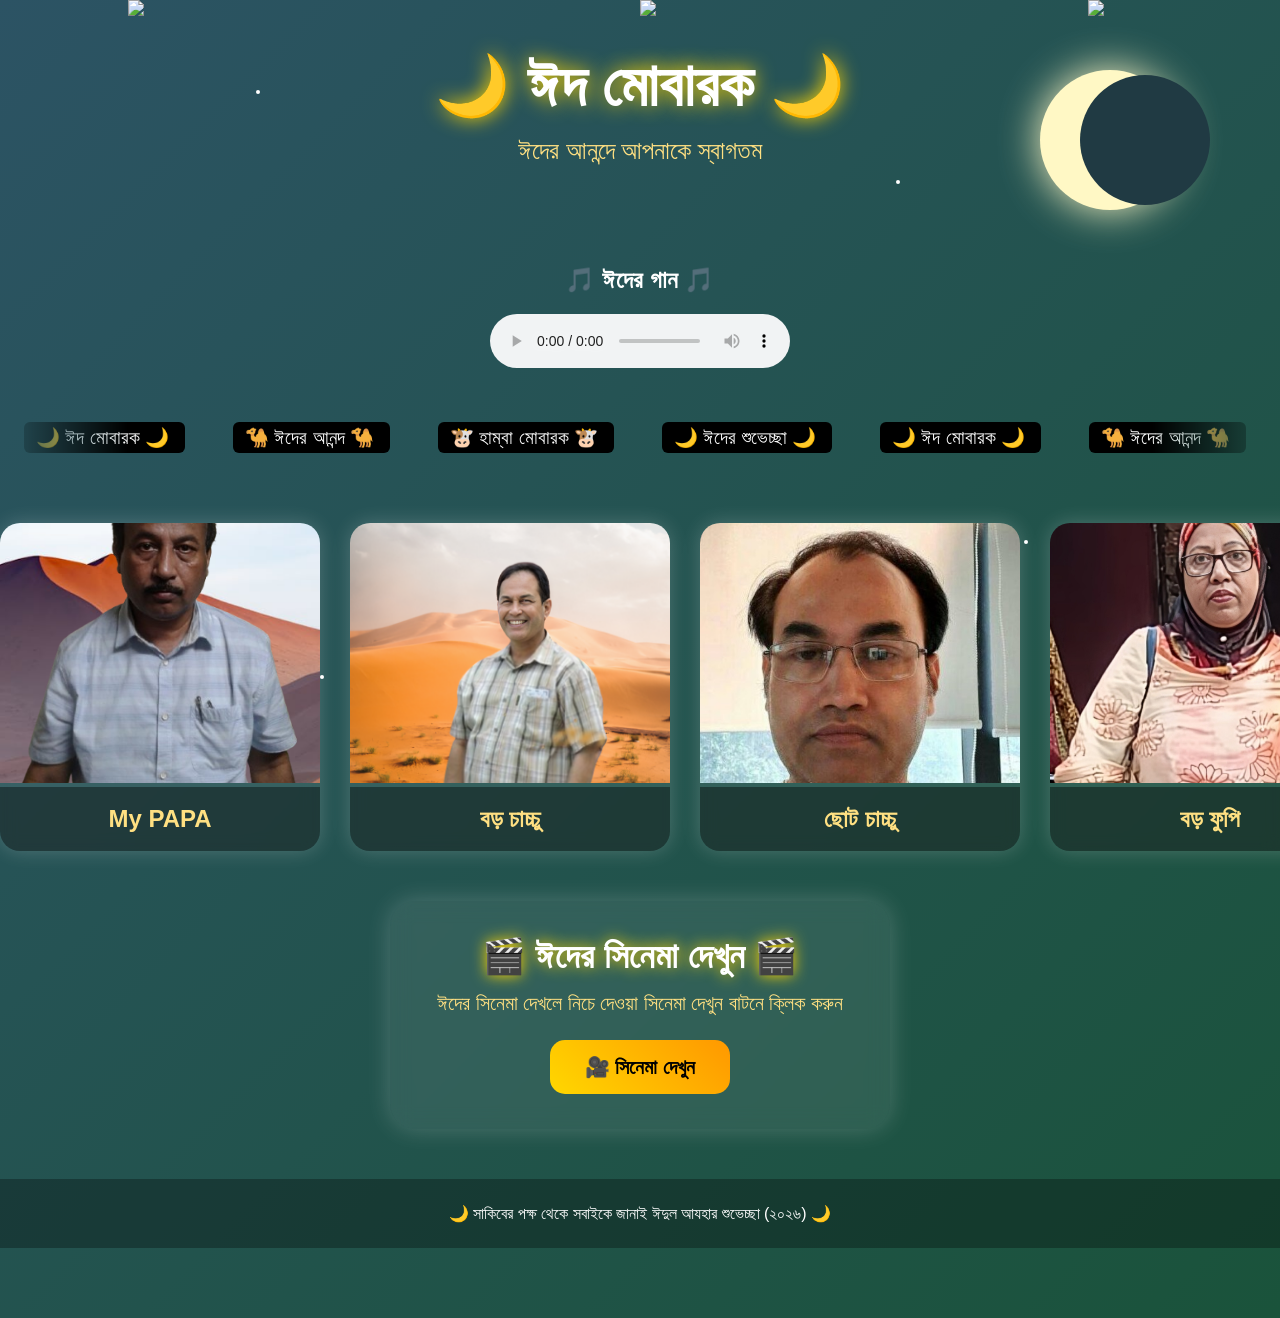
==== home.html @ 96652fa3 "Update home.html" ====
<!DOCTYPE html>
<html lang="bn">
<head>
<meta charset="UTF-8">
<meta name="viewport" content="width=device-width, initial-scale=1.0">
<title>ঈদের আনন্দ</title>
<link rel="stylesheet" href="home.css">
</head>
<body>
    <div class="moon"></div>

<!-- STARS -->
<div class="star" style="top:10%;left:20%;"></div>
<div class="star" style="top:20%;left:70%;"></div>
<div class="star" style="top:35%;left:40%;"></div>
<div class="star" style="top:60%;left:80%;"></div>
<div class="star" style="top:75%;left:25%;"></div>

<!-- LANTERN -->
<img class="lantern l1" src="https://cdn-icons-png.flaticon.com/512/869/869869.png">
<img class="lantern l2" src="https://cdn-icons-png.flaticon.com/512/869/869869.png">
<img class="lantern l3" src="https://cdn-icons-png.flaticon.com/512/869/869869.png">

<div class="hero">

    <h1>🌙 ঈদ মোবারক 🌙</h1>

    <p>ঈদের আনন্দে আপনাকে স্বাগতম</p>

</div>
</section>

<section class="music">

<h1>🎵 ঈদের গান 🎵</h1>

<audio controls autoplay loop>
    <source src="eidsong.mp3" type="audio/mpeg">
</audio>

</section>
    <!-- From Uiverse.io by PriyanshuGupta28 --> 
<div class="marquee">
  <div class="marquee__inner">
    <div class="marquee__group">
      <span>🌙 ঈদ মোবারক 🌙 </span>
      <span> 🐪 ঈদের আনন্দ 🐪</span>
      <span>🐮 হাম্বা মোবারক 🐮 </span>
      <span>  🌙 ঈদের শুভেচ্ছা 🌙</span>
    </div>

    <div class="marquee__group">
      <span>🌙 ঈদ মোবারক 🌙</span>
      <span> 🐪 ঈদের আনন্দ 🐪</span>
      <span>🐮 হাম্বা মোবারক 🐮</span>
      <span>🌙 ঈদের শুভেচ্ছা 🌙</span>
    </div>
  </div>
</div>

    
<section class="gallery">

<div class="image-box">

       <a href="75.png" target="_blank" class="card">

        <img src="73.png">

        <h2>My PAPA </h2>

    </a>

    <a href="2.png" target="_blank" class="card">

        <img src="70.png">

        <h2>বড় চাচ্চু </h2>

    </a>

    <a href="6.png" target="_blank" class="card">

        <img src="67.jpg">

        <h2>ছোট চাচ্চু</h2>

    </a>

    <a href="74.png" target="_blank" class="card">

        <img src="68.jpg">

        <h2>বড় ফুপি</h2>

    </a>
    <a href="72.png" target="_blank" class="card">

        <img src="71.png">

        <h2>মেঝো ফুপি</h2>

    </a>
    <a href="1.png" target="_blank" class="card">

        <img src="69.png">

        <h2>ছোট ফুপি</h2>

    </a>


</div>
<div class="movie-box">

    <h2>
        🎬 ঈদের সিনেমা দেখুন 🎬
    </h2>

    <p>
        ঈদের সিনেমা দেখলে নিচে দেওয়া সিনেমা দেখুন বাটনে ক্লিক করুন
    </p>

    <a href="https://youtu.be/90oWBPAt8H4?si=Wmg_0uGS3Ra3dExx" target="_blank">

        <button class="movie-btn">
            🎥 সিনেমা দেখুন
        </button>

    </a>

</div>

<footer>
🌙  সাকিবের পক্ষ থেকে সবাইকে জানাই ঈদুল আযহার শুভেচ্ছা (২০২৬) 🌙
</footer>

</body>
</html>
---- home.css ----
*{
    margin:0;
    padding:0;
    box-sizing:border-box;
    font-family:Segoe UI,sans-serif;
}

body{
    overflow-x:hidden;
    background:linear-gradient(-45deg,#0f2027,#203a43,#14532d,#2c5364);
    background-size:400% 400%;
    animation:bg 10s ease infinite;
    min-height:100vh;
    color:white;
}

@keyframes bg{
    0%{background-position:0% 50%;}
    50%{background-position:100% 50%;}
    100%{background-position:0% 50%;}
}

.hero{
    text-align:center;
    padding:50px 20px;
}

.hero h1{
    font-size:60px;
    text-shadow:0 0 20px gold;
}

.hero p{
    margin-top:15px;
    font-size:25px;
    color:#ffe082;
}

.gallery{
    width:100%;
    overflow:hidden;
    padding:70px 0;
}

.image-box{
    display:flex;
    gap:30px;
    width:max-content;
    animation:slider 20s linear infinite;
}

@keyframes slider{

    0%{
        transform:translateX(100%);
    }

    100%{
        transform:translateX(-100%);
    }

}

.card{
    min-width:320px;
    border-radius:20px;
    overflow:hidden;
    background:rgba(255,255,255,0.08);
    backdrop-filter:blur(8px);
    box-shadow:0 0 20px rgba(255,255,255,0.2);
    text-decoration:none;
}

.card img{
    width:100%;
    height:260px;
    object-fit:cover;
}

.card h2{
    text-align:center;
    padding:18px;
    color:#ffe082;
    font-size:24px;
    background:rgba(0,0,0,0.4);
}

.music{
    text-align:center;
    padding:50px 20px;
}

.music h1{
    margin-bottom:20px;
}

footer{
    text-align:center;
    padding:25px;
    background:rgba(0,0,0,0.3);
}

/* ===== MOBILE RESPONSIVE ===== */

@media(max-width:768px){

    .box,
    .login-box{
        width:90%;
        padding:30px 20px;
    }

    h1,
    .hero h1{
        font-size:38px;
    }

    p,
    .hero p{
        font-size:18px;
        line-height:30px;
    }

    button{
        width:100%;
        font-size:18px;
    }

    .image-box{
        gap:20px;
    }

    .card{
        min-width:260px;
    }

    .card img{
        height:220px;
    }

    .card h2{
        font-size:20px;
    }

    audio{
        width:90%;
    }

}

@media(max-width:480px){

    h1,
    .hero h1{
        font-size:30px;
    }

    p,
    .hero p{
        font-size:16px;
    }

    .card{
        min-width:220px;
    }

    .card img{
        height:190px;
    }

    .card h2{
        font-size:18px;
    }

}
/* MOON */

.moon{
    position:absolute;
    top:70px;
    right:100px;
    width:140px;
    height:140px;
    border-radius:50%;
    background:#fff8c5;
    box-shadow:0 0 40px #fff8c5;
}

.moon::before{
    content:'';
    position:absolute;
    width:130px;
    height:130px;
    background:#203a43;
    border-radius:50%;
    top:5px;
    left:40px;
}

/* STARS */

.star{
    position:absolute;
    width:4px;
    height:4px;
    background:white;
    border-radius:50%;
    animation:blink 2s infinite alternate;
}

@keyframes blink{
    from{
        opacity:.3;
        transform:scale(.8);
    }
    to{
        opacity:1;
        transform:scale(1.7);
    }
}

/* FLOATING LANTERN */

.lantern{
    position:absolute;
    width:60px;
    animation:move 10s linear infinite;
}

.l1{
    left:10%;
    animation-delay:0s;
}

.l2{
    left:50%;
    animation-delay:3s;
}

.l3{
    left:85%;
    animation-delay:6s;
}

@keyframes move{
    0%{
        transform:translateY(-150px) rotate(0deg);
    }
    100%{
        transform:translateY(120vh) rotate(360deg);
    }
}
/* From Uiverse.io by PriyanshuGupta28 */ 
.marquee {
  overflow: hidden;
  /* hide the scrolling overflow */
  width: 100%;
  -webkit-mask-image: linear-gradient(
    to right,
    transparent 0%,
    black 10%,
    black 90%,
    transparent 100%
  );
  mask-image: linear-gradient(
    to right,
    transparent 0%,
    black 10%,
    black 90%,
    transparent 100%
  );
}
.marquee_header {
  font-size: 35px;
  font-weight: 800;
  text-align: center;
  margin-bottom: 20px;
}
.marquee__inner {
  display: flex;
  width: max-content;
  animation: marquee 15s linear infinite;
}

.marquee__group {
  display: flex;
}

.marquee__group span {
  margin: 0 1.5rem;
  white-space: nowrap;
  background: #000000;
  color: white;
  padding: 4px 16px 4px 12px;
  border-radius: 6px;
  font-size: 1.2rem;
}

@keyframes marquee {
  0% {
    transform: translateX(0);
  }
  100% {
    transform: translateX(-50%);
  }
}
.movie-box{
    width:90%;
    max-width:500px;
    margin:50px auto;
    padding:35px 25px;
    text-align:center;
    border-radius:25px;
    background:rgba(255,255,255,0.08);
    backdrop-filter:blur(10px);
    box-shadow:0 0 25px rgba(255,255,255,0.2);
    animation:float 4s ease-in-out infinite;
}

.movie-box h2{
    font-size:35px;
    color:white;
    margin-bottom:15px;
    text-shadow:0 0 15px gold;
}

.movie-box p{
    color:#ffe082;
    font-size:20px;
    margin-bottom:25px;
}

.movie-btn{
    padding:15px 35px;
    border:none;
    border-radius:15px;
    background:linear-gradient(45deg,#ffd700,#ff9800);
    color:black;
    font-size:20px;
    font-weight:bold;
    cursor:pointer;
    transition:.4s;
}

.movie-btn:hover{
    transform:scale(1.08);
    box-shadow:0 0 25px gold;
}

@keyframes float{
    0%,100%{
        transform:translateY(0);
    }

    50%{
        transform:translateY(-10px);
    }
}

/* MOBILE */

@media(max-width:768px){

    .movie-box h2{
        font-size:28px;
    }

    .movie-box p{
        font-size:17px;
    }

    .movie-btn{
        width:100%;
        font-size:18px;
    }

}
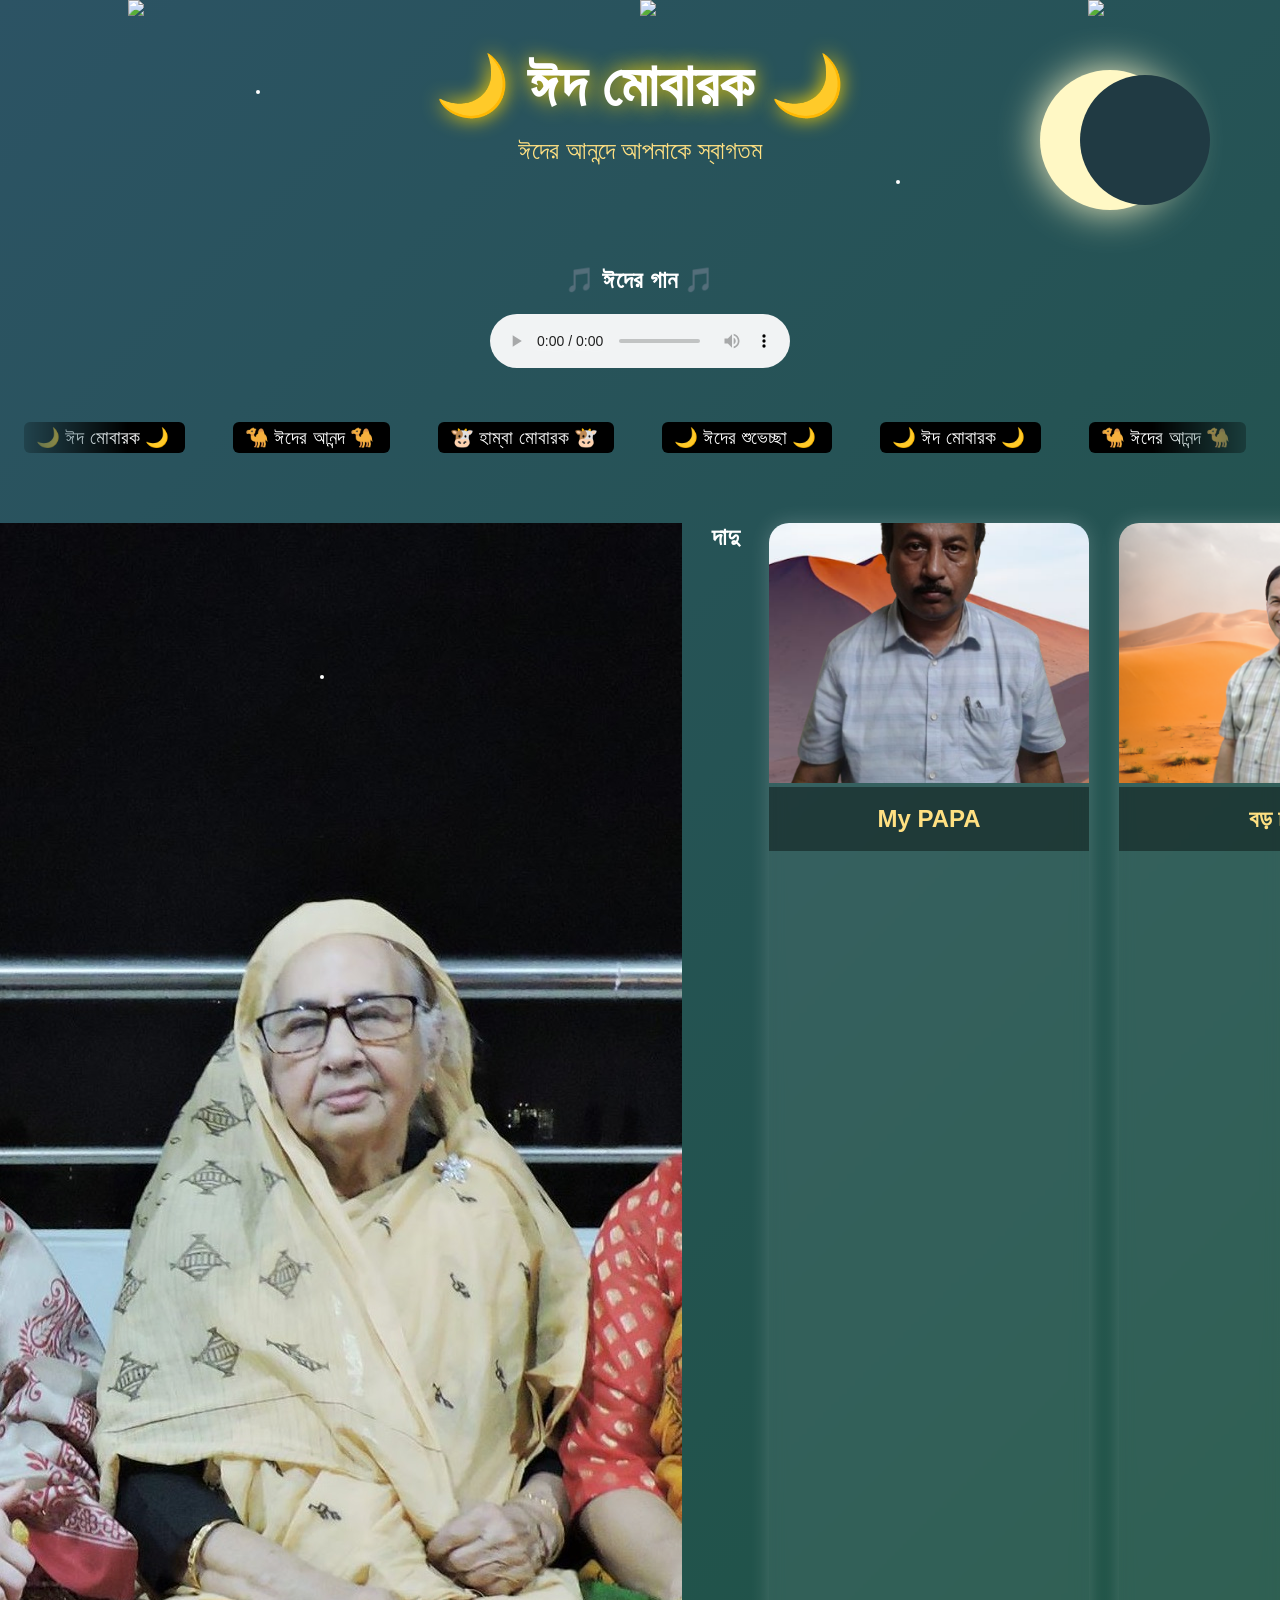
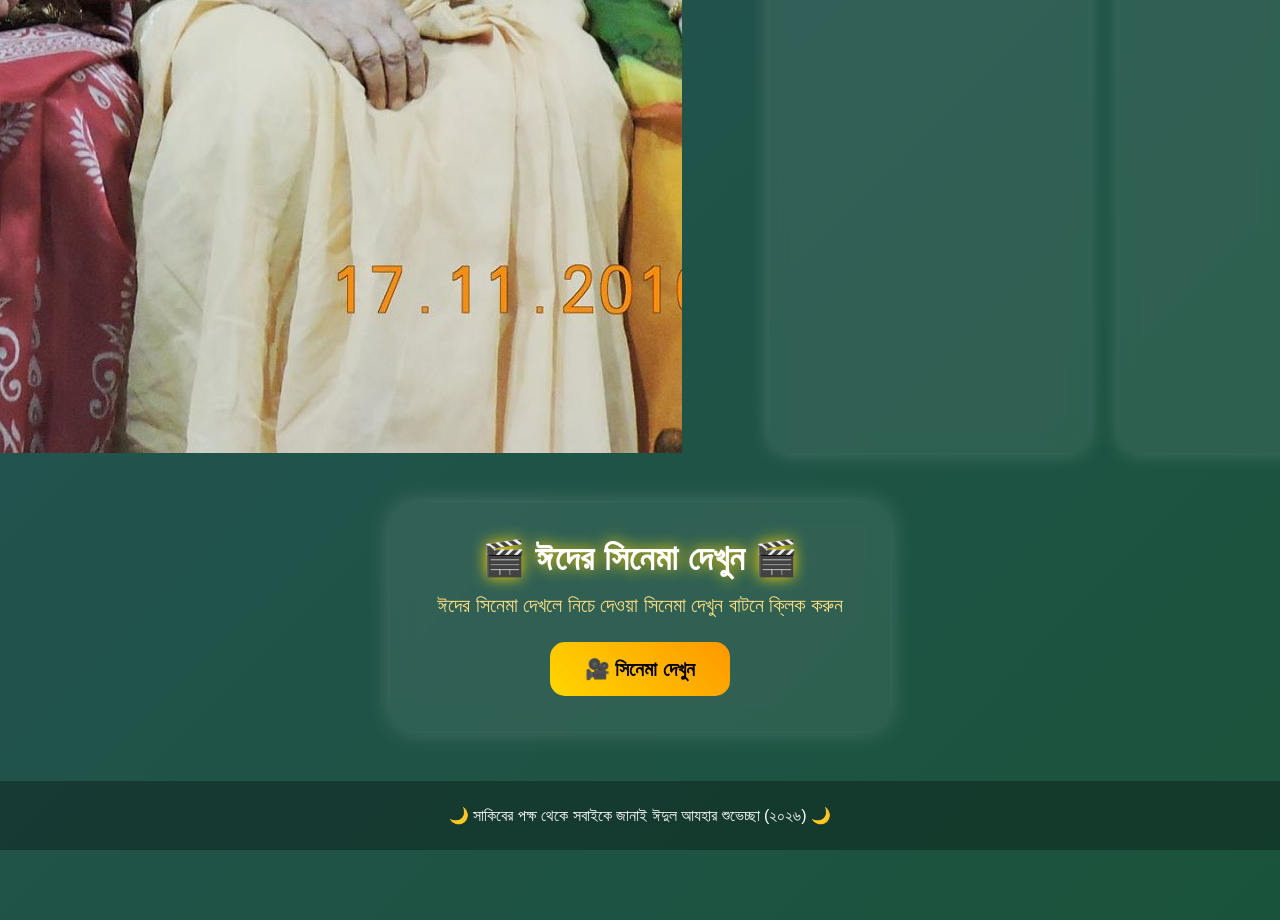
==== commit 069c6b42: "Update home.html" ====
--- a/home.html
+++ b/home.html
@@ -62,6 +62,13 @@
 <section class="gallery">
 
 <div class="image-box">
+      </a>
+
+        <img src="80.jpg">
+
+        <h2>দাদু </h2>
+
+    </a>
 
        <a href="75.png" target="_blank" class="card">
 
@@ -69,13 +76,18 @@
 
         <h2>My PAPA </h2>
 
-    </a>
 
     <a href="2.png" target="_blank" class="card">
 
         <img src="70.png">
 
         <h2>বড় চাচ্চু </h2>
+
+    </a>
+
+        <img src="100.png">
+
+        <h2>সেজো চাচ্চু</h2>
 
     </a>
 
@@ -109,6 +121,12 @@
 
     </a>
 
+        <img src="90.png">
+
+        <h2>ফ্যামিলি</h2>
+
+    </a>
+
 
 </div>
 <div class="movie-box">
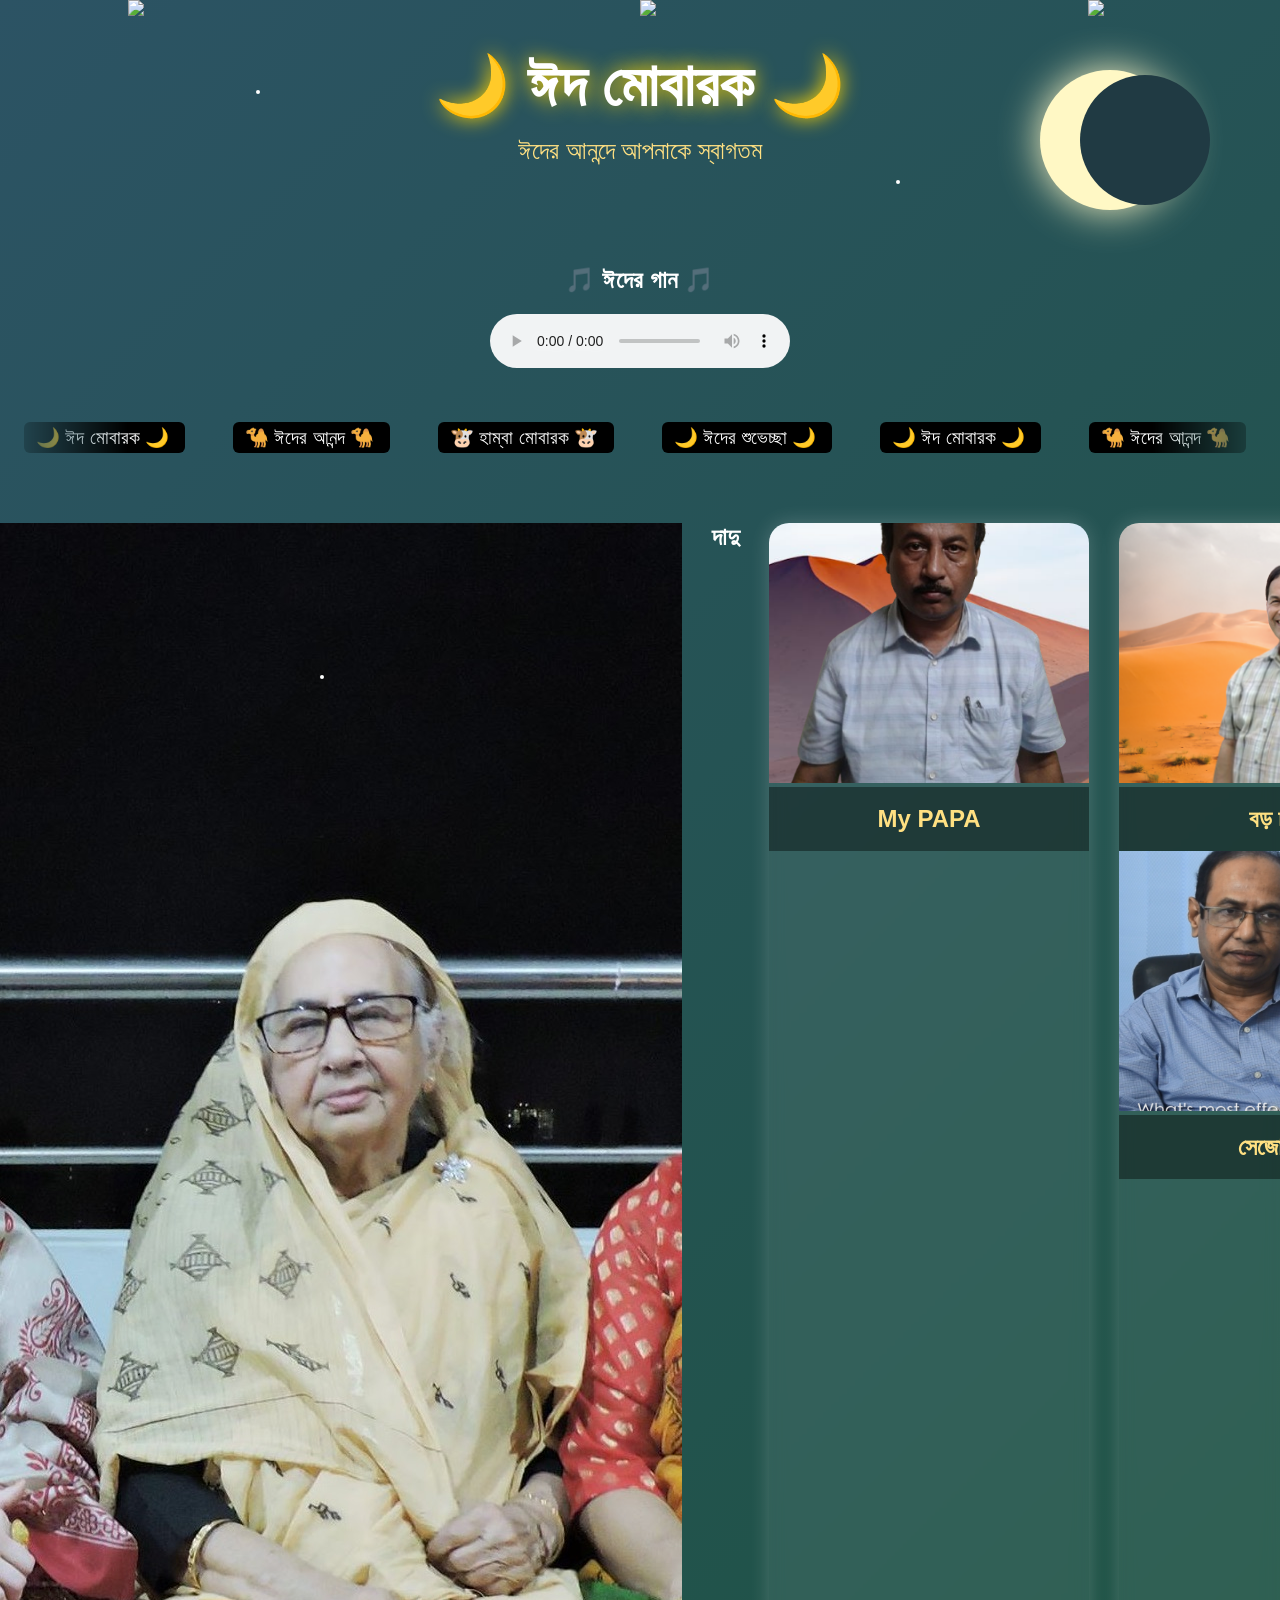
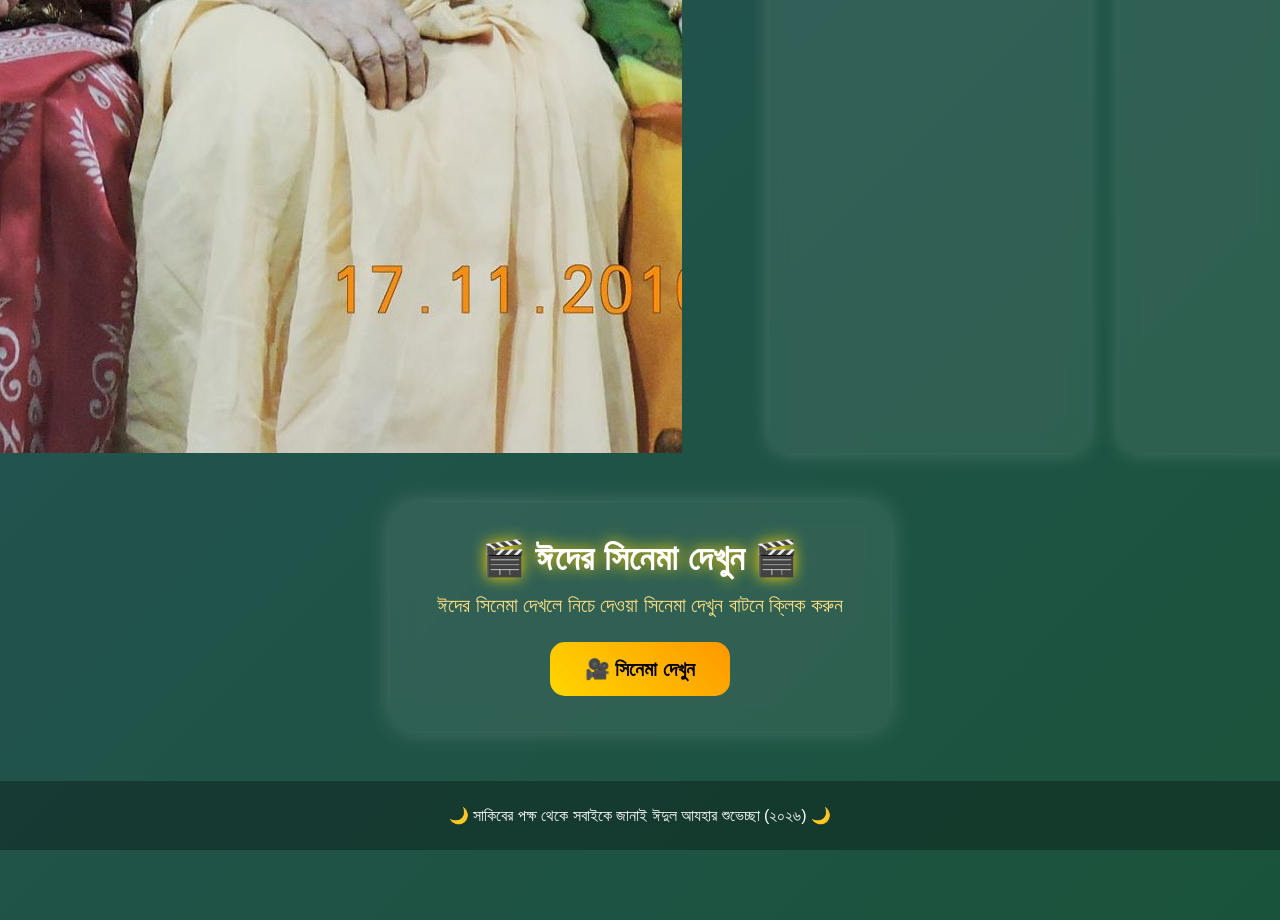
==== commit 43cfe35a: "Update home.html" ====
--- a/home.html
+++ b/home.html
@@ -62,13 +62,11 @@
 <section class="gallery">
 
 <div class="image-box">
-      </a>
+     
 
         <img src="80.jpg">
 
         <h2>দাদু </h2>
-
-    </a>
 
        <a href="75.png" target="_blank" class="card">
 
@@ -83,13 +81,13 @@
 
         <h2>বড় চাচ্চু </h2>
 
-    </a>
+    
 
         <img src="100.png">
 
         <h2>সেজো চাচ্চু</h2>
 
-    </a>
+
 
     <a href="6.png" target="_blank" class="card">
 
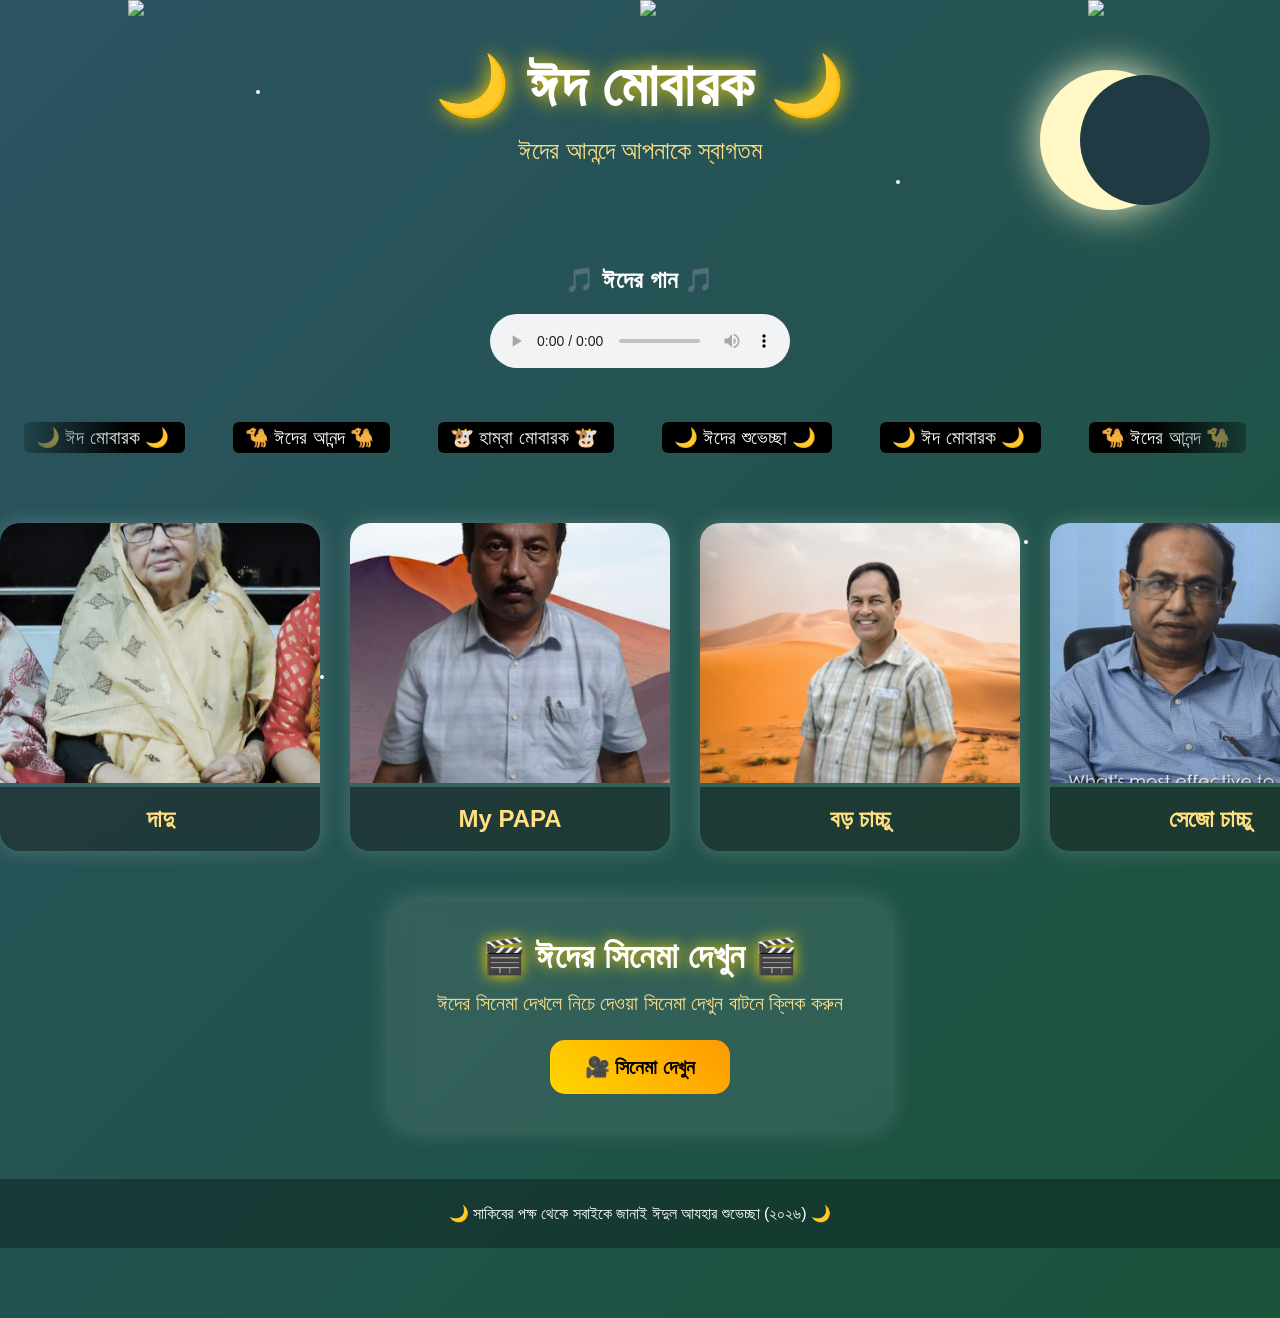
==== commit 823d8307: "Update home.html" ====
--- a/home.html
+++ b/home.html
@@ -62,19 +62,19 @@
 <section class="gallery">
 
 <div class="image-box">
-     
+         <a href="80.jpg" target="_blank" class="card">
 
         <img src="80.jpg">
 
         <h2>দাদু </h2>
-
+        </a>
        <a href="75.png" target="_blank" class="card">
 
         <img src="73.png">
 
         <h2>My PAPA </h2>
-
-
+        </a>
+    
     <a href="2.png" target="_blank" class="card">
 
         <img src="70.png">
@@ -82,11 +82,11 @@
         <h2>বড় চাচ্চু </h2>
 
     
-
+        <a href="100.png" target="_blank" class="card">
         <img src="100.png">
 
         <h2>সেজো চাচ্চু</h2>
-
+        </a>
 
 
     <a href="6.png" target="_blank" class="card">
@@ -118,7 +118,7 @@
         <h2>ছোট ফুপি</h2>
 
     </a>
-
+        <a href="90.png" target="_blank" class="card">
         <img src="90.png">
 
         <h2>ফ্যামিলি</h2>
